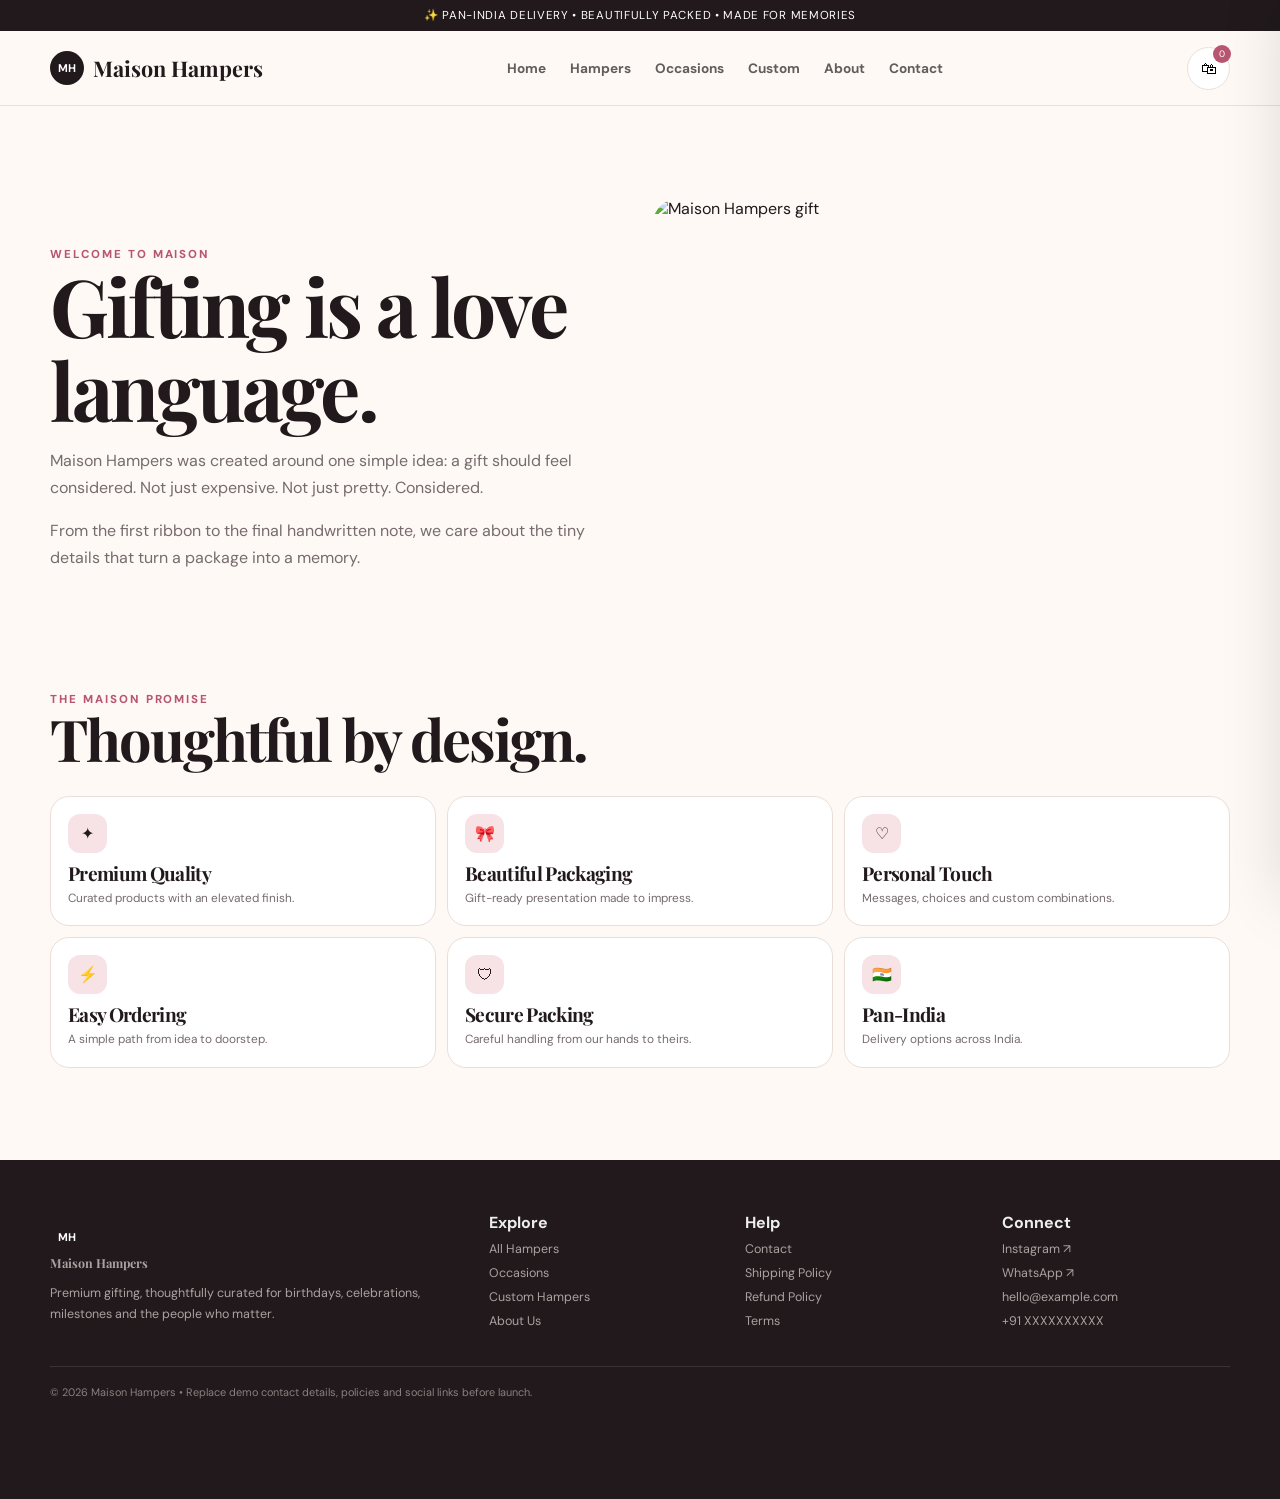
==== about.html @ 0b682fdf "Add files via upload" ====
<!doctype html><html lang="en"><head><meta charset="utf-8"><meta name="viewport" content="width=device-width,initial-scale=1,viewport-fit=cover"><title>Our Story | Maison Hampers</title><meta name="description" content="Premium gift hampers for every special moment."><link rel="stylesheet" href="style.css"></head><body><div class="announcement">✨ PAN-INDIA DELIVERY • BEAUTIFULLY PACKED • MADE FOR MEMORIES</div>
<header class="site-header"><div class="container nav">
<a class="brand" href="index.html"><span class="mark">MH</span> Maison Hampers</a>
<nav class="navlinks"><a href="index.html">Home</a><a href="shop.html">Hampers</a><a href="occasions.html">Occasions</a><a href="custom.html">Custom</a><a href="about.html">About</a><a href="contact.html">Contact</a></nav>
<div class="navright"><button class="cart-btn cart-open" aria-label="Open cart">🛍<span class="cart-count">0</span></button><button class="menu-btn" id="menuBtn" aria-label="Menu" aria-expanded="false"><span></span></button></div></div>
<nav class="mobile-nav" id="mobileNav"><a href="index.html">Home</a><a href="shop.html">Shop Hampers</a><a href="occasions.html">Occasions</a><a href="custom.html">Create Your Hamper</a><a href="about.html">Our Story</a><a href="contact.html">Contact</a></nav></header><main><section><div class="container"><div class="story"><div><span class="eyebrow">Welcome to Maison</span><h1 style="font-size:clamp(2.6rem,7vw,5rem)">Gifting is a love language.</h1><p style="color:var(--muted)">Maison Hampers was created around one simple idea: a gift should feel considered. Not just expensive. Not just pretty. Considered.</p><p style="color:var(--muted)">From the first ribbon to the final handwritten note, we care about the tiny details that turn a package into a memory.</p></div><div class="story-img"><img src="https://images.unsplash.com/photo-1549465220-1a8b9238cd48?auto=format&fit=crop&w=1000&q=84" alt="Maison Hampers gift" loading="lazy"></div></div><div style="margin-top:55px"><div class="section-head"><div><span class="eyebrow">The Maison promise</span><h2>Thoughtful by design.</h2></div></div><div class="benefits"><div class="benefit"><div class="benefit-icon">✦</div><h3>Premium Quality</h3><p>Curated products with an elevated finish.</p></div><div class="benefit"><div class="benefit-icon">🎀</div><h3>Beautiful Packaging</h3><p>Gift-ready presentation made to impress.</p></div><div class="benefit"><div class="benefit-icon">♡</div><h3>Personal Touch</h3><p>Messages, choices and custom combinations.</p></div><div class="benefit"><div class="benefit-icon">⚡</div><h3>Easy Ordering</h3><p>A simple path from idea to doorstep.</p></div><div class="benefit"><div class="benefit-icon">🛡</div><h3>Secure Packing</h3><p>Careful handling from our hands to theirs.</p></div><div class="benefit"><div class="benefit-icon">🇮🇳</div><h3>Pan-India</h3><p>Delivery options across India.</p></div></div></div></div></section></main><footer><div class="container"><div class="footer-grid"><div><a class="brand" href="index.html"><span class="mark">MH</span> Maison Hampers</a><p>Premium gifting, thoughtfully curated for birthdays, celebrations, milestones and the people who matter.</p></div><div><b>Explore</b><a href="shop.html">All Hampers</a><a href="occasions.html">Occasions</a><a href="custom.html">Custom Hampers</a><a href="about.html">About Us</a></div><div><b>Help</b><a href="contact.html">Contact</a><a href="#">Shipping Policy</a><a href="#">Refund Policy</a><a href="#">Terms</a></div><div><b>Connect</b><a href="https://instagram.com/" target="_blank">Instagram ↗</a><a href="https://wa.me/91XXXXXXXXXX" target="_blank">WhatsApp ↗</a><a href="mailto:hello@example.com">hello@example.com</a><a href="tel:+91XXXXXXXXXX">+91 XXXXXXXXXX</a></div></div><div class="footer-bottom">© 2026 Maison Hampers • Replace demo contact details, policies and social links before launch.</div></div></footer>
<div class="sticky"><a class="btn primary" href="shop.html">Shop Hampers →</a><button class="btn rose" id="stickyWA">WhatsApp Us</button></div>
<div class="toast" id="toast"></div>
<div class="overlay" id="overlay"></div>
<aside class="cart-drawer" id="cartDrawer"><div class="cart-head"><h2 style="font-size:1.6rem">Your Gift Cart</h2><button class="close cart-close">×</button></div><div class="cart-items" id="cartItems"></div><div class="cart-foot"><div class="summary-line"><span>Subtotal</span><b id="cartSubtotal">₹0</b></div><div class="summary-line"><span>Delivery</span><span>Confirmed on WhatsApp</span></div><div class="summary-line summary-total"><span>Total</span><span id="cartTotal">₹0</span></div><button class="btn rose" style="width:100%;margin-top:12px" id="whatsappCart">Order on WhatsApp →</button></div></aside>
<div class="modal" id="productModal"><div class="modal-card"><button class="close" id="modalClose" style="float:right">×</button><div class="modal-grid"><div class="modal-img"><img id="modalImg" src="" alt=""></div><div><span class="eyebrow">Gift details</span><h2 id="modalName" style="font-size:2.2rem;margin-top:7px"></h2><p id="modalDesc" style="color:var(--muted)"></p><h3 id="modalPrice" style="font-size:1.5rem"></h3><p style="font-weight:800;margin-bottom:8px">Choose gift packaging</p><div class="option-grid" id="packOptions"></div><p style="font-size:.7rem;color:var(--muted)">Packaging upgrades are added to your cart total.</p><button class="btn primary" style="width:100%;margin-top:10px" id="modalAdd">Add to Cart →</button></div></div></div></div><script src="script.js"></script></body></html>
---- style.css ----
@import url('https://fonts.googleapis.com/css2?family=DM+Sans:wght@400;500;600;700&family=Manrope:wght@500;600;700;800&family=Playfair+Display:wght@500;600;700&display=swap');
:root{--ink:#21191b;--muted:#766b6d;--rose:#b85670;--rose2:#e8a8b6;--cream:#fff9f6;--paper:#fff;--gold:#b38a52;--line:#eadeda;--green:#3e7b5a;--shadow:0 18px 55px rgba(53,28,32,.11);--max:1180px}
*{box-sizing:border-box}html{scroll-behavior:smooth;scroll-padding-top:90px}body{margin:0;background:var(--cream);color:var(--ink);font-family:"DM Sans",sans-serif;overflow-x:hidden}img{max-width:100%;display:block}button,input,select,textarea{font:inherit}a{text-decoration:none;color:inherit}.container{width:min(calc(100% - 32px),var(--max));margin:auto}
h1,h2,h3,.serif{font-family:"Playfair Display",serif;line-height:1.05;margin:0;letter-spacing:-.035em}h1{font-size:clamp(2.7rem,8vw,5.8rem)}h2{font-size:clamp(2rem,5vw,3.6rem)}h3{font-size:1.2rem}p{line-height:1.7}.eyebrow{font-size:.72rem;letter-spacing:.17em;text-transform:uppercase;font-weight:800;color:var(--rose)}
.announcement{background:var(--ink);color:white;text-align:center;padding:8px 12px;font-size:.72rem;letter-spacing:.06em}.nav{height:74px;display:flex;align-items:center;justify-content:space-between;gap:14px}.site-header{position:sticky;top:0;z-index:100;background:rgba(255,249,246,.9);backdrop-filter:blur(18px);border-bottom:1px solid #eadeda}
.brand{font:700 1.35rem "Playfair Display",serif;display:flex;gap:9px;align-items:center}.mark{width:34px;height:34px;background:var(--ink);color:white;border-radius:50%;display:grid;place-items:center;font:700 .7rem "DM Sans"}
.navlinks{display:none;gap:24px;font-size:.85rem;font-weight:700}.navlinks a{opacity:.7}.navlinks a:hover{color:var(--rose);opacity:1}.navright{display:flex;align-items:center;gap:8px}.cart-btn,.menu-btn{width:43px;height:43px;border:1px solid var(--line);background:white;border-radius:50%;display:grid;place-items:center;position:relative;cursor:pointer}.cart-count{position:absolute;right:-2px;top:-3px;background:var(--rose);color:#fff;width:18px;height:18px;border-radius:50%;font-size:.58rem;display:grid;place-items:center}.menu-btn span,.menu-btn span:before,.menu-btn span:after{content:"";display:block;width:17px;height:2px;background:var(--ink);border-radius:5px}.menu-btn span:before{transform:translateY(-6px)}.menu-btn span:after{transform:translateY(4px)}.mobile-nav{display:none;padding:10px 16px 18px;border-top:1px solid var(--line)}.mobile-nav.open{display:grid}.mobile-nav a{padding:13px 4px;border-bottom:1px solid var(--line);font-weight:700}
.btn{min-height:48px;border:0;border-radius:999px;padding:0 20px;display:inline-flex;align-items:center;justify-content:center;gap:8px;font-weight:800;cursor:pointer;transition:.22s}.btn:hover{transform:translateY(-2px)}.primary{background:var(--ink);color:white;box-shadow:0 12px 25px #21191b20}.rose{background:var(--rose);color:white;box-shadow:0 12px 25px #b8567030}.light{background:white;border:1px solid var(--line)}
.hero{padding:42px 0 30px;position:relative;overflow:hidden}.hero:before{content:"";position:absolute;width:430px;height:430px;background:#f5d5db;border-radius:50%;filter:blur(35px);right:-250px;top:-100px;opacity:.65}.hero-grid{display:grid;gap:30px;align-items:center}.hero-copy p{color:var(--muted);max-width:620px;margin:20px 0 26px}.hero-actions{display:flex;gap:9px;flex-wrap:wrap}.hero-img{border-radius:32px;overflow:hidden;aspect-ratio:1/1.05;box-shadow:var(--shadow);position:relative}.hero-img img{width:100%;height:100%;object-fit:cover}.hero-tag{position:absolute;left:14px;bottom:14px;background:#ffffffed;padding:12px 15px;border-radius:16px;box-shadow:0 10px 30px #0002}.hero-tag b{display:block;font:600 1.1rem "Playfair Display"}.hero-tag small{color:var(--muted)}
section{padding:72px 0}.section-head{margin-bottom:28px;display:flex;justify-content:space-between;align-items:end;gap:20px}.section-head p{color:var(--muted);max-width:600px;margin:8px 0 0}
.product-grid{display:grid;grid-template-columns:repeat(2,1fr);gap:13px}.product{background:white;border:1px solid var(--line);border-radius:22px;overflow:hidden;transition:.25s;box-shadow:0 8px 30px #3b202008}.product:hover{transform:translateY(-5px);box-shadow:var(--shadow)}.product-img{aspect-ratio:1/1.02;position:relative;background:#eee}.product-img img{width:100%;height:100%;object-fit:cover}.badge{position:absolute;top:9px;left:9px;background:var(--rose);color:#fff;border-radius:99px;padding:6px 9px;font-size:.62rem;font-weight:800}.product-body{padding:14px}.product-body h3{font-size:1.06rem}.desc{font-size:.74rem;color:var(--muted);margin:6px 0}.price{display:flex;gap:7px;align-items:baseline;margin:10px 0}.price strong{font-size:1.08rem}.price del{font-size:.74rem;color:#a69b9c}.save{font-size:.64rem;color:var(--green);font-weight:800}.product-actions{display:grid;gap:7px}.product-actions .btn{min-height:41px;font-size:.76rem}
.feature-band{background:var(--ink);color:#fff;border-radius:30px;padding:30px 20px;overflow:hidden;position:relative}.feature-band:after{content:"";position:absolute;width:300px;height:300px;border:1px solid #ffffff18;border-radius:50%;right:-100px;top:-110px}.feature-grid{display:grid;gap:28px;position:relative;z-index:1}.feature-band p{color:#c9c0bd}.feature-price{font:700 2.8rem "Playfair Display"}.feature-price del{font:400 1rem "DM Sans";color:#a9a09d}.timer{display:grid;grid-template-columns:repeat(4,1fr);gap:7px;margin:16px 0}.timer div{background:#302929;border:1px solid #4b4141;border-radius:13px;padding:10px;text-align:center}.timer b{display:block}.timer span{font-size:.58rem;color:#bcb1ae}
.occasion-row{display:flex;gap:12px;overflow:auto;margin-inline:-16px;padding:0 16px 10px;scrollbar-width:none}.occasion-row::-webkit-scrollbar{display:none}.occasion{min-width:140px;height:165px;border-radius:20px;overflow:hidden;position:relative;flex-shrink:0}.occasion img{width:100%;height:100%;object-fit:cover}.occasion:after{content:"";position:absolute;inset:0;background:linear-gradient(transparent 30%,#000b)}.occasion span{position:absolute;bottom:12px;left:12px;color:#fff;font-weight:800;z-index:1;font-size:.8rem}
.story{display:grid;gap:24px}.story-img{border-radius:28px;overflow:hidden;aspect-ratio:4/3}.story-img img{width:100%;height:100%;object-fit:cover}.benefits{display:grid;grid-template-columns:repeat(2,1fr);gap:11px}.benefit{background:#fff;border:1px solid var(--line);border-radius:19px;padding:17px}.benefit-icon{width:39px;height:39px;border-radius:12px;background:#f7e3e6;display:grid;place-items:center;margin-bottom:10px}.benefit p{font-size:.74rem;color:var(--muted);margin:5px 0 0}
.reviews{display:flex;gap:12px;overflow:auto;margin-inline:-16px;padding:0 16px 10px;scrollbar-width:none}.review{min-width:285px;background:#fff;border:1px solid var(--line);border-radius:22px;padding:19px}.stars{color:#c28f43;letter-spacing:2px}.review p{font-size:.8rem;color:var(--muted)}.reviewer{display:flex;align-items:center;gap:9px}.avatar{width:38px;height:38px;border-radius:50%;background:#eed9dc;display:grid;place-items:center;font-weight:800}
.form-shell{background:white;border:1px solid var(--line);border-radius:30px;padding:22px;box-shadow:var(--shadow)}.form-grid{display:grid;gap:22px}.form{display:grid;gap:12px}.row{display:grid;gap:12px}.field label{font-size:.72rem;font-weight:800;display:block;margin-bottom:6px}.field input,.field select,.field textarea{width:100%;padding:13px 14px;border:1px solid var(--line);border-radius:13px;background:white;outline:0;min-height:46px}.field textarea{min-height:100px;resize:vertical}.field input:focus,.field select:focus,.field textarea:focus{border-color:var(--rose);box-shadow:0 0 0 3px #b8567012}.error{display:none;color:#b23b4d;font-size:.68rem;margin-top:4px}.summary{background:#fff8f6;border:1px solid var(--line);border-radius:20px;padding:17px}.summary-line{display:flex;justify-content:space-between;gap:12px;padding:9px 0;border-bottom:1px dashed var(--line);font-size:.8rem}.summary-total{font-weight:800;font-size:1.05rem;padding-top:13px}
footer{background:#21191b;color:#eee;padding:52px 0 100px}.footer-grid{display:grid;gap:28px}.footer-grid p,.footer-grid a{color:#aaa2a0;font-size:.78rem}.footer-grid a{display:block;margin:8px 0}.footer-bottom{border-top:1px solid #3b3333;margin-top:28px;padding-top:18px;color:#88817f;font-size:.68rem}
.sticky{position:fixed;z-index:90;bottom:0;left:0;right:0;padding:8px 10px calc(8px + env(safe-area-inset-bottom));background:#fffefdf5;backdrop-filter:blur(14px);border-top:1px solid var(--line);display:grid;grid-template-columns:1.2fr 1fr;gap:7px}.sticky .btn{min-height:44px;font-size:.74rem}.toast{position:fixed;z-index:200;left:50%;bottom:82px;transform:translate(-50%,20px);background:var(--ink);color:#fff;border-radius:99px;padding:11px 16px;font-size:.73rem;opacity:0;pointer-events:none;transition:.25s;white-space:nowrap}.toast.show{opacity:1;transform:translate(-50%,0)}
.cart-drawer{position:fixed;z-index:150;right:0;top:0;height:100dvh;width:min(430px,100%);background:#fff;box-shadow:-20px 0 60px #0002;transform:translateX(105%);transition:.3s;display:flex;flex-direction:column}.cart-drawer.open{transform:none}.cart-head{padding:18px;border-bottom:1px solid var(--line);display:flex;justify-content:space-between;align-items:center}.close{border:1px solid var(--line);background:white;border-radius:50%;width:38px;height:38px;cursor:pointer}.cart-items{padding:15px;overflow:auto;flex:1}.cart-item{display:grid;grid-template-columns:70px 1fr auto;gap:11px;padding:12px 0;border-bottom:1px solid var(--line);align-items:center}.cart-item img{width:70px;height:75px;object-fit:cover;border-radius:13px}.cart-item h3{font-size:.9rem}.cart-item small{color:var(--muted)}.qty{display:flex;gap:5px;align-items:center;margin-top:6px}.qty button{width:26px;height:26px;border:1px solid var(--line);background:white;border-radius:8px}.cart-foot{padding:16px;border-top:1px solid var(--line)}.cart-empty{text-align:center;color:var(--muted);padding:50px 10px}.overlay{position:fixed;inset:0;background:#0006;z-index:140;opacity:0;pointer-events:none;transition:.3s}.overlay.show{opacity:1;pointer-events:auto}
.modal{position:fixed;z-index:170;inset:0;background:#0007;display:none;place-items:center;padding:16px}.modal.show{display:grid}.modal-card{background:white;border-radius:28px;max-width:650px;width:100%;max-height:90dvh;overflow:auto;padding:20px}.modal-grid{display:grid;gap:18px}.modal-img{border-radius:20px;aspect-ratio:1/1;overflow:hidden}.modal-img img{width:100%;height:100%;object-fit:cover}.option-grid{display:flex;flex-wrap:wrap;gap:8px}.option{border:1px solid var(--line);background:white;padding:9px 12px;border-radius:999px;cursor:pointer;font-size:.75rem}.option.selected{background:var(--ink);color:white;border-color:var(--ink)}
.reveal{opacity:0;transform:translateY(22px);transition:.7s ease}.reveal.visible{opacity:1;transform:none}
@media(min-width:700px){.container{width:min(calc(100% - 48px),var(--max))}.hero{padding:75px 0}.hero-grid{grid-template-columns:1fr 1fr;gap:70px}.product-grid{grid-template-columns:repeat(3,1fr);gap:18px}.feature-band{padding:40px}.feature-grid{grid-template-columns:1.2fr .8fr;align-items:center}.benefits{grid-template-columns:repeat(3,1fr)}.story{grid-template-columns:1fr 1fr;align-items:center}.form-shell{padding:36px}.form-grid{grid-template-columns:.8fr 1.2fr}.row{grid-template-columns:1fr 1fr}.footer-grid{grid-template-columns:1.6fr 1fr 1fr 1fr}.sticky{display:none}}
@media(min-width:1024px){.navlinks{display:flex}.menu-btn{display:none}.hero{min-height:650px;display:grid;align-items:center}.hero-img{aspect-ratio:1}.product-grid{grid-template-columns:repeat(4,1fr)}.occasion{min-width:160px;height:185px}section{padding:92px 0}.footer-grid{grid-template-columns:1.8fr 1fr 1fr 1fr}.modal-grid{grid-template-columns:1fr 1fr;align-items:center}}
@media(max-width:360px){.container{width:calc(100% - 24px)}h1{font-size:2.35rem}.hero-actions .btn{width:100%}.product-grid{gap:8px}.product-body{padding:10px}.product-body h3{font-size:.95rem}.desc{font-size:.68rem}.product-actions .btn{font-size:.67rem;padding-inline:7px}}
@media(prefers-reduced-motion:reduce){*,*:before,*:after{animation:none!important;transition:none!important;scroll-behavior:auto!important}}
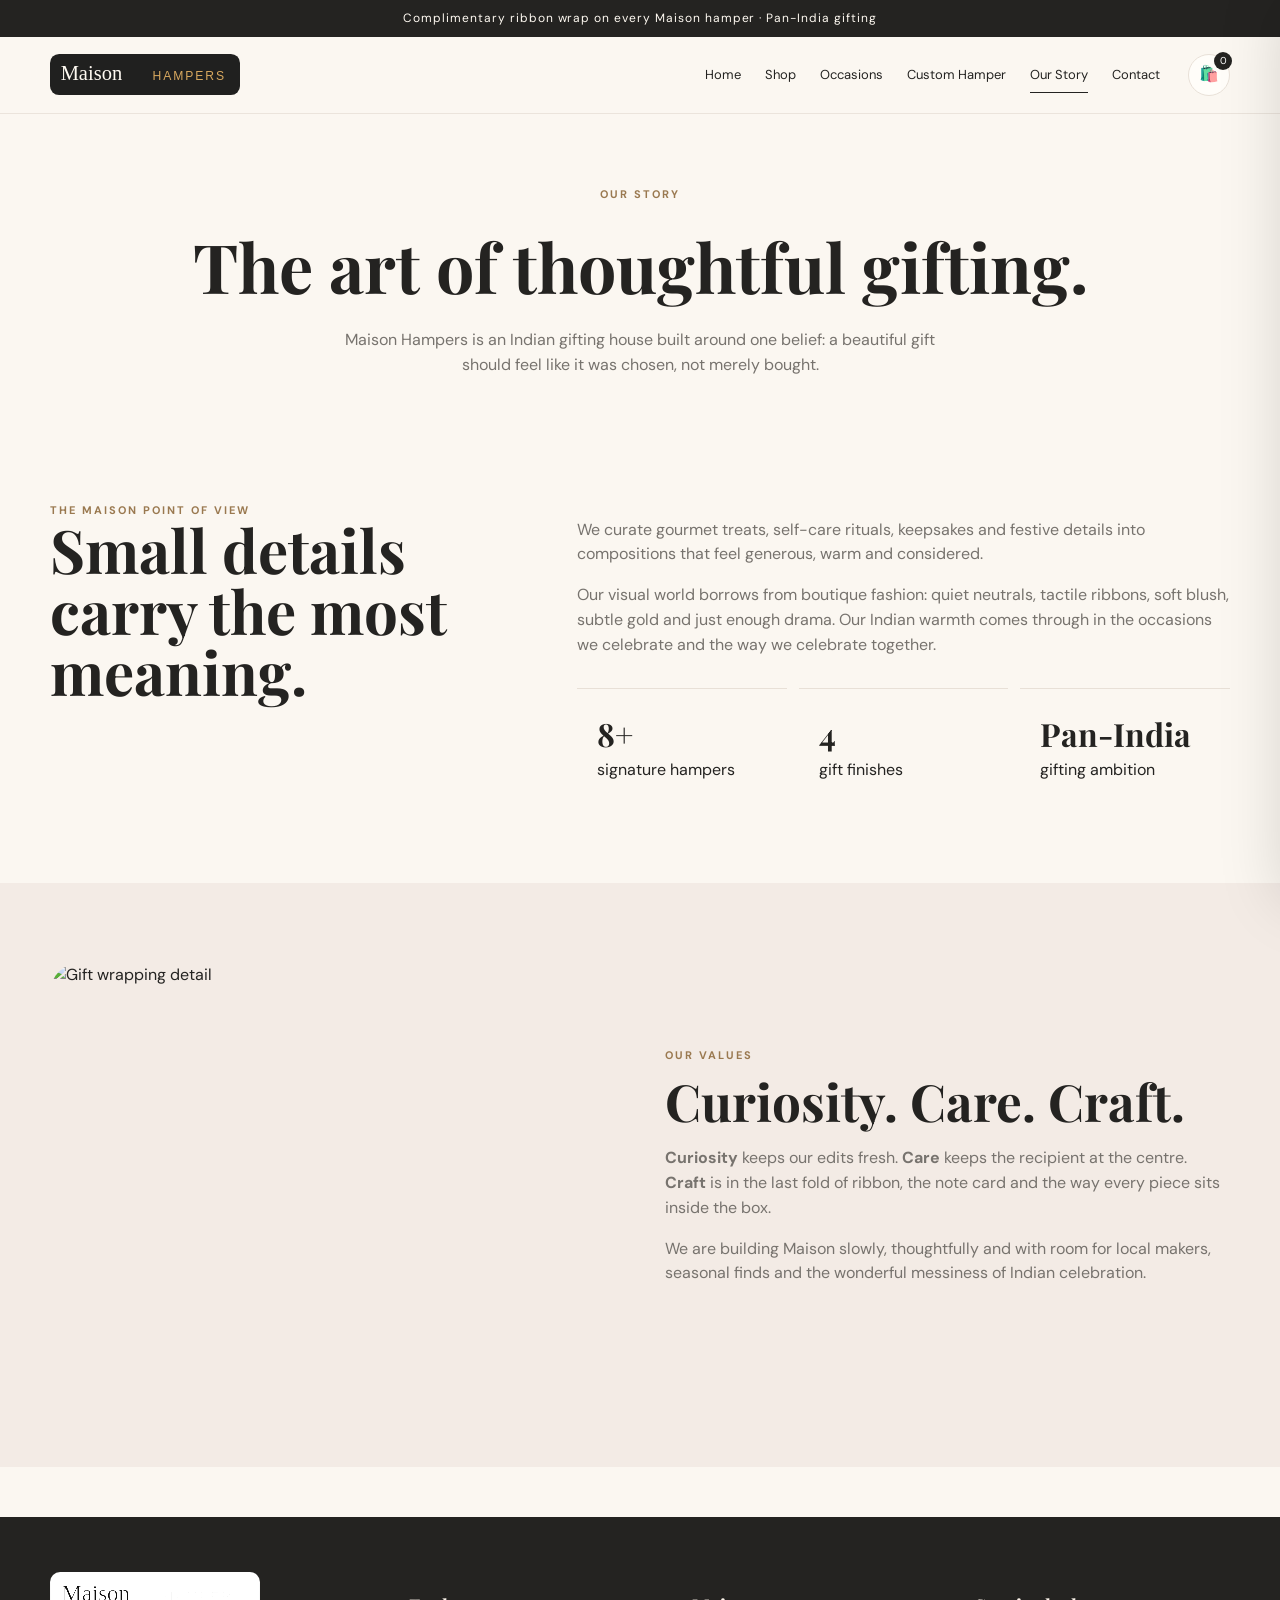
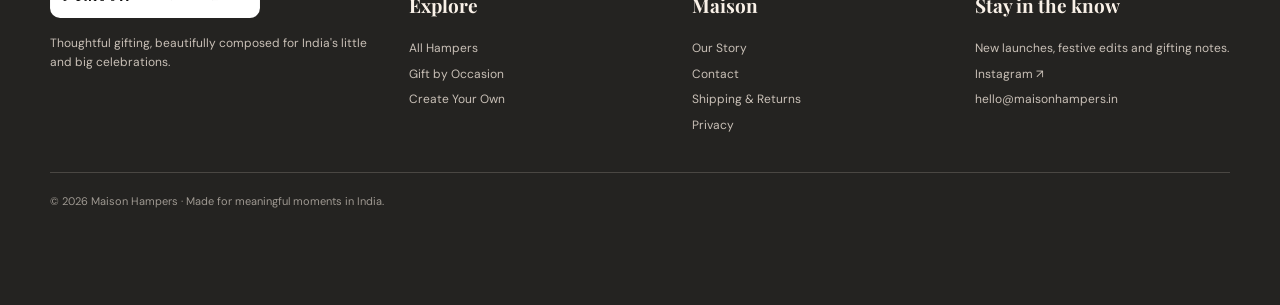
==== commit 7c5ab86b: "Add files via upload" ====
--- a/about.html
+++ b/about.html
@@ -1,11 +1,3 @@
-<!doctype html><html lang="en"><head><meta charset="utf-8"><meta name="viewport" content="width=device-width,initial-scale=1,viewport-fit=cover"><title>Our Story | Maison Hampers</title><meta name="description" content="Premium gift hampers for every special moment."><link rel="stylesheet" href="style.css"></head><body><div class="announcement">✨ PAN-INDIA DELIVERY • BEAUTIFULLY PACKED • MADE FOR MEMORIES</div>
-<header class="site-header"><div class="container nav">
-<a class="brand" href="index.html"><span class="mark">MH</span> Maison Hampers</a>
-<nav class="navlinks"><a href="index.html">Home</a><a href="shop.html">Hampers</a><a href="occasions.html">Occasions</a><a href="custom.html">Custom</a><a href="about.html">About</a><a href="contact.html">Contact</a></nav>
-<div class="navright"><button class="cart-btn cart-open" aria-label="Open cart">🛍<span class="cart-count">0</span></button><button class="menu-btn" id="menuBtn" aria-label="Menu" aria-expanded="false"><span></span></button></div></div>
-<nav class="mobile-nav" id="mobileNav"><a href="index.html">Home</a><a href="shop.html">Shop Hampers</a><a href="occasions.html">Occasions</a><a href="custom.html">Create Your Hamper</a><a href="about.html">Our Story</a><a href="contact.html">Contact</a></nav></header><main><section><div class="container"><div class="story"><div><span class="eyebrow">Welcome to Maison</span><h1 style="font-size:clamp(2.6rem,7vw,5rem)">Gifting is a love language.</h1><p style="color:var(--muted)">Maison Hampers was created around one simple idea: a gift should feel considered. Not just expensive. Not just pretty. Considered.</p><p style="color:var(--muted)">From the first ribbon to the final handwritten note, we care about the tiny details that turn a package into a memory.</p></div><div class="story-img"><img src="https://images.unsplash.com/photo-1549465220-1a8b9238cd48?auto=format&fit=crop&w=1000&q=84" alt="Maison Hampers gift" loading="lazy"></div></div><div style="margin-top:55px"><div class="section-head"><div><span class="eyebrow">The Maison promise</span><h2>Thoughtful by design.</h2></div></div><div class="benefits"><div class="benefit"><div class="benefit-icon">✦</div><h3>Premium Quality</h3><p>Curated products with an elevated finish.</p></div><div class="benefit"><div class="benefit-icon">🎀</div><h3>Beautiful Packaging</h3><p>Gift-ready presentation made to impress.</p></div><div class="benefit"><div class="benefit-icon">♡</div><h3>Personal Touch</h3><p>Messages, choices and custom combinations.</p></div><div class="benefit"><div class="benefit-icon">⚡</div><h3>Easy Ordering</h3><p>A simple path from idea to doorstep.</p></div><div class="benefit"><div class="benefit-icon">🛡</div><h3>Secure Packing</h3><p>Careful handling from our hands to theirs.</p></div><div class="benefit"><div class="benefit-icon">🇮🇳</div><h3>Pan-India</h3><p>Delivery options across India.</p></div></div></div></div></section></main><footer><div class="container"><div class="footer-grid"><div><a class="brand" href="index.html"><span class="mark">MH</span> Maison Hampers</a><p>Premium gifting, thoughtfully curated for birthdays, celebrations, milestones and the people who matter.</p></div><div><b>Explore</b><a href="shop.html">All Hampers</a><a href="occasions.html">Occasions</a><a href="custom.html">Custom Hampers</a><a href="about.html">About Us</a></div><div><b>Help</b><a href="contact.html">Contact</a><a href="#">Shipping Policy</a><a href="#">Refund Policy</a><a href="#">Terms</a></div><div><b>Connect</b><a href="https://instagram.com/" target="_blank">Instagram ↗</a><a href="https://wa.me/91XXXXXXXXXX" target="_blank">WhatsApp ↗</a><a href="mailto:hello@example.com">hello@example.com</a><a href="tel:+91XXXXXXXXXX">+91 XXXXXXXXXX</a></div></div><div class="footer-bottom">© 2026 Maison Hampers • Replace demo contact details, policies and social links before launch.</div></div></footer>
-<div class="sticky"><a class="btn primary" href="shop.html">Shop Hampers →</a><button class="btn rose" id="stickyWA">WhatsApp Us</button></div>
-<div class="toast" id="toast"></div>
-<div class="overlay" id="overlay"></div>
-<aside class="cart-drawer" id="cartDrawer"><div class="cart-head"><h2 style="font-size:1.6rem">Your Gift Cart</h2><button class="close cart-close">×</button></div><div class="cart-items" id="cartItems"></div><div class="cart-foot"><div class="summary-line"><span>Subtotal</span><b id="cartSubtotal">₹0</b></div><div class="summary-line"><span>Delivery</span><span>Confirmed on WhatsApp</span></div><div class="summary-line summary-total"><span>Total</span><span id="cartTotal">₹0</span></div><button class="btn rose" style="width:100%;margin-top:12px" id="whatsappCart">Order on WhatsApp →</button></div></aside>
-<div class="modal" id="productModal"><div class="modal-card"><button class="close" id="modalClose" style="float:right">×</button><div class="modal-grid"><div class="modal-img"><img id="modalImg" src="" alt=""></div><div><span class="eyebrow">Gift details</span><h2 id="modalName" style="font-size:2.2rem;margin-top:7px"></h2><p id="modalDesc" style="color:var(--muted)"></p><h3 id="modalPrice" style="font-size:1.5rem"></h3><p style="font-weight:800;margin-bottom:8px">Choose gift packaging</p><div class="option-grid" id="packOptions"></div><p style="font-size:.7rem;color:var(--muted)">Packaging upgrades are added to your cart total.</p><button class="btn primary" style="width:100%;margin-top:10px" id="modalAdd">Add to Cart →</button></div></div></div></div><script src="script.js"></script></body></html>+<!doctype html><html lang="en"><head><meta charset="utf-8"><meta name="viewport" content="width=device-width,initial-scale=1,viewport-fit=cover"><title>Our Story — Maison Hampers</title><meta name="description" content="Discover the story, values and point of view behind Maison Hampers."><meta property="og:title" content="Our Story — Maison Hampers"><meta property="og:description" content="Discover the story, values and point of view behind Maison Hampers."><meta property="og:type" content="website"><meta property="og:url" content="https://inmeenax.github.io/trash-cart/"><link rel="icon" href="assets/favicon.svg"><link rel="preconnect" href="https://fonts.googleapis.com"><link rel="preconnect" href="https://fonts.gstatic.com" crossorigin><link href="https://fonts.googleapis.com/css2?family=DM+Sans:wght@400;500;600;700&family=Playfair+Display:wght@500;600;700&display=swap" rel="stylesheet"><link rel="stylesheet" href="style.css"></head><body><div class="announcement">Complimentary ribbon wrap on every Maison hamper · Pan-India gifting</div><header class="site-header"><nav class="nav container"><a class="logo" href="index.html"><img src="assets/logo.svg" alt="Maison Hampers logo" width="190" height="42"></a><div class="nav-links" id="navLinks">
+<a class="" href="index.html">Home</a><a class="" href="shop.html">Shop</a><a class="" href="occasions.html">Occasions</a><a class="" href="custom.html">Custom Hamper</a><a class="active" href="about.html">Our Story</a><a class="" href="contact.html">Contact</a></div>
+<div class="nav-actions"><button class="menu-btn" id="menuBtn" aria-label="Open menu">☰</button><button class="icon-btn" id="cartBtn" aria-label="Open cart">🛍️<span class="cart-count" id="cartCount">0</span></button></div></nav></header><main><section class="page-hero"><div class="container"><div class="eyebrow">Our story</div><h1>The art of thoughtful gifting.</h1><p>Maison Hampers is an Indian gifting house built around one belief: a beautiful gift should feel like it was chosen, not merely bought.</p></div></section><section class="section"><div class="container about-editorial"><div><div class="eyebrow">The Maison point of view</div><h2>Small details carry the most meaning.</h2></div><div><p>We curate gourmet treats, self-care rituals, keepsakes and festive details into compositions that feel generous, warm and considered.</p><p>Our visual world borrows from boutique fashion: quiet neutrals, tactile ribbons, soft blush, subtle gold and just enough drama. Our Indian warmth comes through in the occasions we celebrate and the way we celebrate together.</p><div class="stat-grid"><div class="stat"><strong>8+</strong><span>signature hampers</span></div><div class="stat"><strong>4</strong><span>gift finishes</span></div><div class="stat"><strong>Pan-India</strong><span>gifting ambition</span></div></div></div></div></section><section class="section section-soft"><div class="container story-grid"><div class="story-photo"><img src="https://images.unsplash.com/photo-1549465220-1a8b9238cd48?auto=format&fit=crop&w=1000&q=85" alt="Gift wrapping detail" width="1000" height="750" loading="lazy"></div><div class="story-copy"><div class="eyebrow">Our values</div><h2>Curiosity. Care. Craft.</h2><p><strong>Curiosity</strong> keeps our edits fresh. <strong>Care</strong> keeps the recipient at the centre. <strong>Craft</strong> is in the last fold of ribbon, the note card and the way every piece sits inside the box.</p><p>We are building Maison slowly, thoughtfully and with room for local makers, seasonal finds and the wonderful messiness of Indian celebration.</p></div></div></section></main><footer class="footer"><div class="container footer-grid"><div><img src="assets/logo.svg" alt="Maison Hampers" style="width:210px;filter:invert(1) grayscale(1) brightness(3)"><p style="margin-top:16px">Thoughtful gifting, beautifully composed for India's little and big celebrations.</p></div><div><h3>Explore</h3><a href="shop.html">All Hampers</a><a href="occasions.html">Gift by Occasion</a><a href="custom.html">Create Your Own</a></div><div><h3>Maison</h3><a href="about.html">Our Story</a><a href="contact.html">Contact</a><a href="#">Shipping & Returns</a><a href="#">Privacy</a></div><div><h3>Stay in the know</h3><p>New launches, festive edits and gifting notes.</p><a href="https://instagram.com/" target="_blank" rel="noopener">Instagram ↗</a><a href="mailto:hello@maisonhampers.in">hello@maisonhampers.in</a></div></div><div class="container footer-bottom">© 2026 Maison Hampers · Made for meaningful moments in India.</div></footer><div class="drawer-backdrop" id="drawerBackdrop"></div><aside class="cart-drawer" id="cartDrawer" aria-label="Shopping cart"><div class="drawer-head"><h2>Your Bag</h2><button class="close-btn" id="closeCart">×</button></div><div class="cart-items" id="cartItems"></div><div class="drawer-foot"><div class="drawer-total"><span>Total</span><span id="cartTotal">₹0</span></div><button class="btn btn-gold" id="gatewayBtn">Pay securely via Gateway</button><button class="btn btn-light" id="waBtn">Order on WhatsApp</button></div></aside><div class="modal-backdrop" id="modalBackdrop"></div><div class="modal" id="productModal"><button class="close-btn" id="closeModal" style="position:absolute;right:14px;top:10px;z-index:2">×</button><div id="modalContent"></div></div><div class="toast" id="toast"></div><div class="sticky-mobile"><a class="btn btn-dark" href="shop.html">Shop Hampers</a><button class="btn btn-gold" onclick="orderWhatsApp()">WhatsApp Us</button></div><script src="script.js"></script></body></html>
--- a/style.css
+++ b/style.css
@@ -1,26 +1,7 @@
 
-@import url('https://fonts.googleapis.com/css2?family=DM+Sans:wght@400;500;600;700&family=Manrope:wght@500;600;700;800&family=Playfair+Display:wght@500;600;700&display=swap');
-:root{--ink:#21191b;--muted:#766b6d;--rose:#b85670;--rose2:#e8a8b6;--cream:#fff9f6;--paper:#fff;--gold:#b38a52;--line:#eadeda;--green:#3e7b5a;--shadow:0 18px 55px rgba(53,28,32,.11);--max:1180px}
-*{box-sizing:border-box}html{scroll-behavior:smooth;scroll-padding-top:90px}body{margin:0;background:var(--cream);color:var(--ink);font-family:"DM Sans",sans-serif;overflow-x:hidden}img{max-width:100%;display:block}button,input,select,textarea{font:inherit}a{text-decoration:none;color:inherit}.container{width:min(calc(100% - 32px),var(--max));margin:auto}
-h1,h2,h3,.serif{font-family:"Playfair Display",serif;line-height:1.05;margin:0;letter-spacing:-.035em}h1{font-size:clamp(2.7rem,8vw,5.8rem)}h2{font-size:clamp(2rem,5vw,3.6rem)}h3{font-size:1.2rem}p{line-height:1.7}.eyebrow{font-size:.72rem;letter-spacing:.17em;text-transform:uppercase;font-weight:800;color:var(--rose)}
-.announcement{background:var(--ink);color:white;text-align:center;padding:8px 12px;font-size:.72rem;letter-spacing:.06em}.nav{height:74px;display:flex;align-items:center;justify-content:space-between;gap:14px}.site-header{position:sticky;top:0;z-index:100;background:rgba(255,249,246,.9);backdrop-filter:blur(18px);border-bottom:1px solid #eadeda}
-.brand{font:700 1.35rem "Playfair Display",serif;display:flex;gap:9px;align-items:center}.mark{width:34px;height:34px;background:var(--ink);color:white;border-radius:50%;display:grid;place-items:center;font:700 .7rem "DM Sans"}
-.navlinks{display:none;gap:24px;font-size:.85rem;font-weight:700}.navlinks a{opacity:.7}.navlinks a:hover{color:var(--rose);opacity:1}.navright{display:flex;align-items:center;gap:8px}.cart-btn,.menu-btn{width:43px;height:43px;border:1px solid var(--line);background:white;border-radius:50%;display:grid;place-items:center;position:relative;cursor:pointer}.cart-count{position:absolute;right:-2px;top:-3px;background:var(--rose);color:#fff;width:18px;height:18px;border-radius:50%;font-size:.58rem;display:grid;place-items:center}.menu-btn span,.menu-btn span:before,.menu-btn span:after{content:"";display:block;width:17px;height:2px;background:var(--ink);border-radius:5px}.menu-btn span:before{transform:translateY(-6px)}.menu-btn span:after{transform:translateY(4px)}.mobile-nav{display:none;padding:10px 16px 18px;border-top:1px solid var(--line)}.mobile-nav.open{display:grid}.mobile-nav a{padding:13px 4px;border-bottom:1px solid var(--line);font-weight:700}
-.btn{min-height:48px;border:0;border-radius:999px;padding:0 20px;display:inline-flex;align-items:center;justify-content:center;gap:8px;font-weight:800;cursor:pointer;transition:.22s}.btn:hover{transform:translateY(-2px)}.primary{background:var(--ink);color:white;box-shadow:0 12px 25px #21191b20}.rose{background:var(--rose);color:white;box-shadow:0 12px 25px #b8567030}.light{background:white;border:1px solid var(--line)}
-.hero{padding:42px 0 30px;position:relative;overflow:hidden}.hero:before{content:"";position:absolute;width:430px;height:430px;background:#f5d5db;border-radius:50%;filter:blur(35px);right:-250px;top:-100px;opacity:.65}.hero-grid{display:grid;gap:30px;align-items:center}.hero-copy p{color:var(--muted);max-width:620px;margin:20px 0 26px}.hero-actions{display:flex;gap:9px;flex-wrap:wrap}.hero-img{border-radius:32px;overflow:hidden;aspect-ratio:1/1.05;box-shadow:var(--shadow);position:relative}.hero-img img{width:100%;height:100%;object-fit:cover}.hero-tag{position:absolute;left:14px;bottom:14px;background:#ffffffed;padding:12px 15px;border-radius:16px;box-shadow:0 10px 30px #0002}.hero-tag b{display:block;font:600 1.1rem "Playfair Display"}.hero-tag small{color:var(--muted)}
-section{padding:72px 0}.section-head{margin-bottom:28px;display:flex;justify-content:space-between;align-items:end;gap:20px}.section-head p{color:var(--muted);max-width:600px;margin:8px 0 0}
-.product-grid{display:grid;grid-template-columns:repeat(2,1fr);gap:13px}.product{background:white;border:1px solid var(--line);border-radius:22px;overflow:hidden;transition:.25s;box-shadow:0 8px 30px #3b202008}.product:hover{transform:translateY(-5px);box-shadow:var(--shadow)}.product-img{aspect-ratio:1/1.02;position:relative;background:#eee}.product-img img{width:100%;height:100%;object-fit:cover}.badge{position:absolute;top:9px;left:9px;background:var(--rose);color:#fff;border-radius:99px;padding:6px 9px;font-size:.62rem;font-weight:800}.product-body{padding:14px}.product-body h3{font-size:1.06rem}.desc{font-size:.74rem;color:var(--muted);margin:6px 0}.price{display:flex;gap:7px;align-items:baseline;margin:10px 0}.price strong{font-size:1.08rem}.price del{font-size:.74rem;color:#a69b9c}.save{font-size:.64rem;color:var(--green);font-weight:800}.product-actions{display:grid;gap:7px}.product-actions .btn{min-height:41px;font-size:.76rem}
-.feature-band{background:var(--ink);color:#fff;border-radius:30px;padding:30px 20px;overflow:hidden;position:relative}.feature-band:after{content:"";position:absolute;width:300px;height:300px;border:1px solid #ffffff18;border-radius:50%;right:-100px;top:-110px}.feature-grid{display:grid;gap:28px;position:relative;z-index:1}.feature-band p{color:#c9c0bd}.feature-price{font:700 2.8rem "Playfair Display"}.feature-price del{font:400 1rem "DM Sans";color:#a9a09d}.timer{display:grid;grid-template-columns:repeat(4,1fr);gap:7px;margin:16px 0}.timer div{background:#302929;border:1px solid #4b4141;border-radius:13px;padding:10px;text-align:center}.timer b{display:block}.timer span{font-size:.58rem;color:#bcb1ae}
-.occasion-row{display:flex;gap:12px;overflow:auto;margin-inline:-16px;padding:0 16px 10px;scrollbar-width:none}.occasion-row::-webkit-scrollbar{display:none}.occasion{min-width:140px;height:165px;border-radius:20px;overflow:hidden;position:relative;flex-shrink:0}.occasion img{width:100%;height:100%;object-fit:cover}.occasion:after{content:"";position:absolute;inset:0;background:linear-gradient(transparent 30%,#000b)}.occasion span{position:absolute;bottom:12px;left:12px;color:#fff;font-weight:800;z-index:1;font-size:.8rem}
-.story{display:grid;gap:24px}.story-img{border-radius:28px;overflow:hidden;aspect-ratio:4/3}.story-img img{width:100%;height:100%;object-fit:cover}.benefits{display:grid;grid-template-columns:repeat(2,1fr);gap:11px}.benefit{background:#fff;border:1px solid var(--line);border-radius:19px;padding:17px}.benefit-icon{width:39px;height:39px;border-radius:12px;background:#f7e3e6;display:grid;place-items:center;margin-bottom:10px}.benefit p{font-size:.74rem;color:var(--muted);margin:5px 0 0}
-.reviews{display:flex;gap:12px;overflow:auto;margin-inline:-16px;padding:0 16px 10px;scrollbar-width:none}.review{min-width:285px;background:#fff;border:1px solid var(--line);border-radius:22px;padding:19px}.stars{color:#c28f43;letter-spacing:2px}.review p{font-size:.8rem;color:var(--muted)}.reviewer{display:flex;align-items:center;gap:9px}.avatar{width:38px;height:38px;border-radius:50%;background:#eed9dc;display:grid;place-items:center;font-weight:800}
-.form-shell{background:white;border:1px solid var(--line);border-radius:30px;padding:22px;box-shadow:var(--shadow)}.form-grid{display:grid;gap:22px}.form{display:grid;gap:12px}.row{display:grid;gap:12px}.field label{font-size:.72rem;font-weight:800;display:block;margin-bottom:6px}.field input,.field select,.field textarea{width:100%;padding:13px 14px;border:1px solid var(--line);border-radius:13px;background:white;outline:0;min-height:46px}.field textarea{min-height:100px;resize:vertical}.field input:focus,.field select:focus,.field textarea:focus{border-color:var(--rose);box-shadow:0 0 0 3px #b8567012}.error{display:none;color:#b23b4d;font-size:.68rem;margin-top:4px}.summary{background:#fff8f6;border:1px solid var(--line);border-radius:20px;padding:17px}.summary-line{display:flex;justify-content:space-between;gap:12px;padding:9px 0;border-bottom:1px dashed var(--line);font-size:.8rem}.summary-total{font-weight:800;font-size:1.05rem;padding-top:13px}
-footer{background:#21191b;color:#eee;padding:52px 0 100px}.footer-grid{display:grid;gap:28px}.footer-grid p,.footer-grid a{color:#aaa2a0;font-size:.78rem}.footer-grid a{display:block;margin:8px 0}.footer-bottom{border-top:1px solid #3b3333;margin-top:28px;padding-top:18px;color:#88817f;font-size:.68rem}
-.sticky{position:fixed;z-index:90;bottom:0;left:0;right:0;padding:8px 10px calc(8px + env(safe-area-inset-bottom));background:#fffefdf5;backdrop-filter:blur(14px);border-top:1px solid var(--line);display:grid;grid-template-columns:1.2fr 1fr;gap:7px}.sticky .btn{min-height:44px;font-size:.74rem}.toast{position:fixed;z-index:200;left:50%;bottom:82px;transform:translate(-50%,20px);background:var(--ink);color:#fff;border-radius:99px;padding:11px 16px;font-size:.73rem;opacity:0;pointer-events:none;transition:.25s;white-space:nowrap}.toast.show{opacity:1;transform:translate(-50%,0)}
-.cart-drawer{position:fixed;z-index:150;right:0;top:0;height:100dvh;width:min(430px,100%);background:#fff;box-shadow:-20px 0 60px #0002;transform:translateX(105%);transition:.3s;display:flex;flex-direction:column}.cart-drawer.open{transform:none}.cart-head{padding:18px;border-bottom:1px solid var(--line);display:flex;justify-content:space-between;align-items:center}.close{border:1px solid var(--line);background:white;border-radius:50%;width:38px;height:38px;cursor:pointer}.cart-items{padding:15px;overflow:auto;flex:1}.cart-item{display:grid;grid-template-columns:70px 1fr auto;gap:11px;padding:12px 0;border-bottom:1px solid var(--line);align-items:center}.cart-item img{width:70px;height:75px;object-fit:cover;border-radius:13px}.cart-item h3{font-size:.9rem}.cart-item small{color:var(--muted)}.qty{display:flex;gap:5px;align-items:center;margin-top:6px}.qty button{width:26px;height:26px;border:1px solid var(--line);background:white;border-radius:8px}.cart-foot{padding:16px;border-top:1px solid var(--line)}.cart-empty{text-align:center;color:var(--muted);padding:50px 10px}.overlay{position:fixed;inset:0;background:#0006;z-index:140;opacity:0;pointer-events:none;transition:.3s}.overlay.show{opacity:1;pointer-events:auto}
-.modal{position:fixed;z-index:170;inset:0;background:#0007;display:none;place-items:center;padding:16px}.modal.show{display:grid}.modal-card{background:white;border-radius:28px;max-width:650px;width:100%;max-height:90dvh;overflow:auto;padding:20px}.modal-grid{display:grid;gap:18px}.modal-img{border-radius:20px;aspect-ratio:1/1;overflow:hidden}.modal-img img{width:100%;height:100%;object-fit:cover}.option-grid{display:flex;flex-wrap:wrap;gap:8px}.option{border:1px solid var(--line);background:white;padding:9px 12px;border-radius:999px;cursor:pointer;font-size:.75rem}.option.selected{background:var(--ink);color:white;border-color:var(--ink)}
-.reveal{opacity:0;transform:translateY(22px);transition:.7s ease}.reveal.visible{opacity:1;transform:none}
-@media(min-width:700px){.container{width:min(calc(100% - 48px),var(--max))}.hero{padding:75px 0}.hero-grid{grid-template-columns:1fr 1fr;gap:70px}.product-grid{grid-template-columns:repeat(3,1fr);gap:18px}.feature-band{padding:40px}.feature-grid{grid-template-columns:1.2fr .8fr;align-items:center}.benefits{grid-template-columns:repeat(3,1fr)}.story{grid-template-columns:1fr 1fr;align-items:center}.form-shell{padding:36px}.form-grid{grid-template-columns:.8fr 1.2fr}.row{grid-template-columns:1fr 1fr}.footer-grid{grid-template-columns:1.6fr 1fr 1fr 1fr}.sticky{display:none}}
-@media(min-width:1024px){.navlinks{display:flex}.menu-btn{display:none}.hero{min-height:650px;display:grid;align-items:center}.hero-img{aspect-ratio:1}.product-grid{grid-template-columns:repeat(4,1fr)}.occasion{min-width:160px;height:185px}section{padding:92px 0}.footer-grid{grid-template-columns:1.8fr 1fr 1fr 1fr}.modal-grid{grid-template-columns:1fr 1fr;align-items:center}}
-@media(max-width:360px){.container{width:calc(100% - 24px)}h1{font-size:2.35rem}.hero-actions .btn{width:100%}.product-grid{gap:8px}.product-body{padding:10px}.product-body h3{font-size:.95rem}.desc{font-size:.68rem}.product-actions .btn{font-size:.67rem;padding-inline:7px}}
-@media(prefers-reduced-motion:reduce){*,*:before,*:after{animation:none!important;transition:none!important;scroll-behavior:auto!important}}
+:root{--cream:#fbf7f1;--paper:#fffdf9;--rose:#ead1ce;--rose2:#f5e5e1;--charcoal:#242321;--muted:#77736e;--gold:#c69b57;--line:#e8e0d7;--shadow:0 20px 60px rgba(48,39,32,.10)}
+*{box-sizing:border-box}html{scroll-behavior:smooth}body{margin:0;background:var(--cream);color:var(--charcoal);font-family:"DM Sans",system-ui,-apple-system,BlinkMacSystemFont,"Segoe UI",sans-serif;line-height:1.55;overflow-x:hidden}body.no-scroll{overflow:hidden}img{display:block;max-width:100%}a{color:inherit;text-decoration:none}button,input,select,textarea{font:inherit}button{cursor:pointer}.container{width:min(1180px,calc(100% - 32px));margin:auto}.serif,h1,h2,h3,.brand-name{font-family:"Playfair Display",Georgia,serif}.announcement{background:#242321;color:#fffaf2;text-align:center;padding:9px 16px;font-size:12px;letter-spacing:.08em}.site-header{position:sticky;top:0;z-index:50;background:rgba(251,247,241,.86);backdrop-filter:blur(18px);border-bottom:1px solid rgba(232,224,215,.8)}.nav{height:76px;display:flex;align-items:center;gap:28px}.logo{display:flex;align-items:center;gap:10px;margin-right:auto}.logo img{width:190px;height:auto}.nav-links{display:flex;align-items:center;gap:24px;font-size:13px}.nav-links a{position:relative;padding:8px 0}.nav-links a:after{content:"";position:absolute;left:0;bottom:0;width:0;height:1px;background:var(--charcoal);transition:.25s}.nav-links a:hover:after,.nav-links a.active:after{width:100%}.nav-actions{display:flex;gap:10px;align-items:center}.icon-btn,.menu-btn{width:42px;height:42px;border:1px solid var(--line);background:var(--paper);border-radius:50%;display:grid;place-items:center;position:relative}.cart-count{position:absolute;right:-3px;top:-3px;width:18px;height:18px;background:var(--charcoal);color:white;border-radius:50%;font-size:10px;display:grid;place-items:center}.menu-btn{display:none}.btn{display:inline-flex;align-items:center;justify-content:center;gap:8px;min-height:48px;padding:0 22px;border-radius:999px;border:1px solid var(--charcoal);transition:.25s;font-weight:600;font-size:13px}.btn-dark{background:var(--charcoal);color:#fff}.btn-light{background:transparent;color:var(--charcoal)}.btn-gold{background:var(--gold);border-color:var(--gold);color:white}.btn:hover{transform:translateY(-2px);box-shadow:0 10px 25px rgba(36,35,33,.12)}.hero{padding:34px 0 70px}.hero-grid{display:grid;grid-template-columns:1.02fr .98fr;gap:38px;align-items:center}.eyebrow{font-size:11px;text-transform:uppercase;letter-spacing:.18em;color:#9a7950;font-weight:700}.hero h1{font-size:clamp(44px,6vw,76px);line-height:1.02;letter-spacing:-.035em;margin:15px 0 20px;max-width:700px}.hero p{color:var(--muted);max-width:570px;font-size:17px}.ctas{display:flex;gap:12px;flex-wrap:wrap;margin-top:28px}.hero-photo{position:relative;min-height:550px;border-radius:34px;overflow:hidden;background:#e8d5cd;box-shadow:var(--shadow)}.hero-photo img{width:100%;height:100%;min-height:550px;object-fit:cover}.hero-badge{position:absolute;left:22px;bottom:22px;background:rgba(255,253,249,.88);backdrop-filter:blur(12px);padding:16px 18px;border-radius:18px;font-size:12px;box-shadow:0 10px 30px rgba(0,0,0,.12)}.hero-badge strong{display:block;font-family:"Playfair Display",serif;font-size:19px}.section{padding:80px 0}.section-soft{background:#f3ebe5}.section-head{display:flex;justify-content:space-between;align-items:end;gap:20px;margin-bottom:28px}.section-head h2{font-size:clamp(30px,4vw,48px);line-height:1.05;margin:7px 0}.section-head p{color:var(--muted);max-width:520px}.products-grid{display:grid;grid-template-columns:repeat(4,1fr);gap:18px}.product-card{background:var(--paper);border:1px solid var(--line);border-radius:22px;overflow:hidden;transition:.3s;position:relative}.product-card:hover{transform:translateY(-5px);box-shadow:var(--shadow)}.product-image{aspect-ratio:4/5;overflow:hidden;background:#eee2db;position:relative}.product-image img{width:100%;height:100%;object-fit:cover;transition:transform .65s}.product-card:hover .product-image img{transform:scale(1.06)}.badge{position:absolute;top:12px;left:12px;background:#fffdf9;padding:7px 10px;border-radius:999px;font-size:10px;font-weight:800;letter-spacing:.05em}.product-info{padding:16px}.product-cat{font-size:10px;text-transform:uppercase;letter-spacing:.13em;color:#a17c51}.product-info h3{font-size:20px;line-height:1.15;margin:6px 0}.product-info p{font-size:12px;color:var(--muted);min-height:38px;margin:0 0 12px}.price-row{display:flex;align-items:center;gap:8px;flex-wrap:wrap}.price{font-weight:800}.old-price{text-decoration:line-through;color:#aaa;font-size:12px}.discount{font-size:10px;background:#f1ddd9;color:#8d4e4b;padding:4px 7px;border-radius:999px}.card-actions{display:flex;gap:8px;margin-top:14px}.card-actions .btn{flex:1;min-height:42px;padding:0 12px;font-size:12px}.occasion-grid{display:grid;grid-template-columns:repeat(4,1fr);gap:14px}.occasion-card{min-height:180px;border-radius:22px;padding:22px;display:flex;flex-direction:column;justify-content:end;color:#fff;background-size:cover;background-position:center;position:relative;overflow:hidden}.occasion-card:before{content:"";position:absolute;inset:0;background:linear-gradient(180deg,transparent 20%,rgba(0,0,0,.68))}.occasion-card>*{position:relative;z-index:1}.occasion-card h3{font-size:24px;margin:0}.occasion-card span{font-size:11px;opacity:.85}.story-grid{display:grid;grid-template-columns:1fr 1fr;gap:50px;align-items:center}.story-photo{border-radius:30px;overflow:hidden;aspect-ratio:4/3}.story-photo img{width:100%;height:100%;object-fit:cover}.story-copy h2{font-size:clamp(34px,4vw,54px);line-height:1.05;margin:10px 0 18px}.story-copy p{color:var(--muted);max-width:560px}.benefits{display:grid;grid-template-columns:repeat(3,1fr);gap:14px}.benefit{padding:24px;border:1px solid var(--line);border-radius:20px;background:rgba(255,253,249,.65)}.benefit-icon{font-size:24px;margin-bottom:12px}.benefit h3{font-size:20px;margin:0 0 5px}.benefit p{font-size:13px;color:var(--muted);margin:0}.testimonials{display:grid;grid-template-columns:repeat(3,1fr);gap:14px}.quote{padding:26px;border-radius:22px;background:var(--paper);border:1px solid var(--line)}.stars{color:#a47a3d;letter-spacing:2px}.quote p{font-family:"Playfair Display",serif;font-size:20px;line-height:1.35}.quote small{color:var(--muted)}.trust{display:flex;justify-content:space-between;gap:15px;flex-wrap:wrap;align-items:center;padding:22px 0;border-top:1px solid var(--line);border-bottom:1px solid var(--line);color:#777}.trust span{font-size:12px;letter-spacing:.08em;text-transform:uppercase}.offer{background:linear-gradient(110deg,#ead1ce,#f4e5d7);border-radius:30px;padding:34px;display:grid;grid-template-columns:1fr auto;align-items:center;gap:20px}.offer h2{font-size:38px;margin:4px 0}.offer p{margin:0;color:#665f59}.countdown{font-weight:800;font-size:20px}.page-hero{padding:72px 0 44px;text-align:center}.page-hero h1{font-size:clamp(40px,6vw,68px);margin:10px 0}.page-hero p{max-width:620px;margin:auto;color:var(--muted)}.filters{display:flex;gap:8px;flex-wrap:wrap;margin:0 0 24px}.filter{border:1px solid var(--line);background:var(--paper);border-radius:999px;padding:10px 15px;font-size:12px}.filter.active{background:var(--charcoal);color:white;border-color:var(--charcoal)}.custom-grid{display:grid;grid-template-columns:1fr .8fr;gap:24px;align-items:start}.panel{background:var(--paper);border:1px solid var(--line);border-radius:24px;padding:26px}.form-grid{display:grid;grid-template-columns:1fr 1fr;gap:15px}.field{display:flex;flex-direction:column;gap:7px}.field.full{grid-column:1/-1}.field label{font-size:12px;font-weight:700}.field input,.field select,.field textarea{width:100%;border:1px solid var(--line);background:#fff;border-radius:12px;padding:12px 13px;outline:none}.field textarea{min-height:120px;resize:vertical}.field input:focus,.field select:focus,.field textarea:focus{border-color:#b79670;box-shadow:0 0 0 3px rgba(198,155,87,.12)}.check-list{display:grid;gap:9px}.check{border:1px solid var(--line);padding:13px;border-radius:12px;display:flex;gap:10px;align-items:center}.check input{accent-color:#242321}.custom-summary{position:sticky;top:100px}.summary-photo{aspect-ratio:4/3;border-radius:18px;overflow:hidden;margin-bottom:18px}.summary-photo img{width:100%;height:100%;object-fit:cover}.summary-line{display:flex;justify-content:space-between;padding:9px 0;border-bottom:1px solid var(--line);font-size:13px}.total{font-size:21px;font-weight:800;padding-top:15px;display:flex;justify-content:space-between}.about-editorial{display:grid;grid-template-columns:.85fr 1.15fr;gap:45px;align-items:start}.about-editorial h2{font-size:clamp(35px,5vw,60px);line-height:1.02;margin:0}.about-editorial p{color:var(--muted);font-size:16px}.stat-grid{display:grid;grid-template-columns:repeat(3,1fr);gap:12px;margin-top:30px}.stat{padding:20px;border-top:1px solid var(--line)}.stat strong{font-family:"Playfair Display",serif;font-size:32px;display:block}.contact-grid{display:grid;grid-template-columns:.75fr 1.25fr;gap:24px}.contact-list{display:grid;gap:12px}.contact-item{padding:18px;border:1px solid var(--line);border-radius:18px;background:var(--paper)}.contact-item strong{display:block}.contact-item span{font-size:13px;color:var(--muted)}.footer{background:#242321;color:#f9f1e8;padding:55px 0 95px;margin-top:50px}.footer-grid{display:grid;grid-template-columns:1.3fr 1fr 1fr 1fr;gap:28px}.footer h3{font-size:19px}.footer a,.footer p{font-size:12px;color:#c9c0b7;display:block;margin:7px 0}.footer-bottom{margin-top:30px;padding-top:20px;border-top:1px solid #4a4743;color:#9e9891;font-size:11px}.sticky-mobile{display:none}.drawer-backdrop,.modal-backdrop{position:fixed;inset:0;background:rgba(15,14,13,.46);z-index:90;opacity:0;pointer-events:none;transition:.3s}.drawer-backdrop.open,.modal-backdrop.open{opacity:1;pointer-events:auto}.cart-drawer{position:fixed;right:0;top:0;height:100%;width:min(440px,94vw);background:var(--paper);z-index:100;transform:translateX(105%);transition:.35s;box-shadow:-20px 0 60px rgba(0,0,0,.15);display:flex;flex-direction:column}.cart-drawer.open{transform:translateX(0)}.drawer-head{padding:20px;border-bottom:1px solid var(--line);display:flex;justify-content:space-between;align-items:center}.drawer-head h2{margin:0;font-size:25px}.close-btn{border:0;background:transparent;font-size:24px}.cart-items{flex:1;overflow:auto;padding:14px 20px}.cart-item{display:grid;grid-template-columns:75px 1fr auto;gap:12px;padding:12px 0;border-bottom:1px solid var(--line)}.cart-item img{width:75px;height:85px;object-fit:cover;border-radius:12px}.cart-item h4{margin:0 0 4px;font-size:14px}.cart-item small{color:var(--muted)}.qty{display:flex;gap:6px;align-items:center;margin-top:8px}.qty button{width:26px;height:26px;border:1px solid var(--line);background:white;border-radius:50%}.remove{border:0;background:transparent;color:#9b5551;font-size:11px}.drawer-foot{padding:18px 20px;border-top:1px solid var(--line);background:#fff}.drawer-total{display:flex;justify-content:space-between;font-size:20px;font-weight:800;margin-bottom:12px}.drawer-foot .btn{width:100%;margin-top:8px}.empty{text-align:center;color:var(--muted);padding:50px 15px}.modal{position:fixed;z-index:110;left:50%;top:50%;width:min(850px,94vw);max-height:90vh;overflow:auto;transform:translate(-50%,-46%) scale(.97);background:var(--paper);border-radius:26px;opacity:0;pointer-events:none;transition:.3s;box-shadow:var(--shadow)}.modal.open{opacity:1;pointer-events:auto;transform:translate(-50%,-50%) scale(1)}.modal-inner{display:grid;grid-template-columns:1fr 1fr}.modal-photo{min-height:430px}.modal-photo img{width:100%;height:100%;object-fit:cover}.modal-copy{padding:30px}.modal-copy h2{font-size:35px;line-height:1.05;margin:8px 0 10px}.packaging{display:grid;gap:8px;margin:18px 0}.pack-option{border:1px solid var(--line);padding:12px;border-radius:12px;display:flex;justify-content:space-between;gap:10px}.pack-option.selected{border-color:#9e7950;background:#f8efe5}.pack-option input{accent-color:#242321}.toast{position:fixed;z-index:200;left:50%;bottom:28px;transform:translate(-50%,20px);opacity:0;pointer-events:none;background:#242321;color:white;padding:12px 18px;border-radius:999px;font-size:12px;transition:.3s;box-shadow:0 10px 30px rgba(0,0,0,.2)}.toast.show{opacity:1;transform:translate(-50%,0)}.reveal{opacity:0;transform:translateY(18px);transition:opacity .7s,transform .7s}.reveal.visible{opacity:1;transform:none}
+@media(max-width:1000px){.products-grid{grid-template-columns:repeat(2,1fr)}.occasion-grid{grid-template-columns:repeat(2,1fr)}.hero-grid{grid-template-columns:1fr}.hero-photo{min-height:460px}.hero-photo img{min-height:460px}.nav-links{gap:14px}.custom-grid,.about-editorial,.contact-grid{grid-template-columns:1fr}.custom-summary{position:static}.footer-grid{grid-template-columns:repeat(2,1fr)}}
+@media(max-width:720px){.nav{height:68px}.logo img{width:160px}.nav-links{display:none;position:absolute;left:16px;right:16px;top:76px;background:var(--paper);padding:18px;border:1px solid var(--line);border-radius:18px;box-shadow:var(--shadow);flex-direction:column;align-items:flex-start}.nav-links.open{display:flex}.menu-btn{display:grid}.hero{padding-top:20px}.hero-photo{min-height:420px}.hero-photo img{min-height:420px}.section{padding:60px 0}.section-head{display:block}.products-grid{grid-template-columns:1fr 1fr;gap:10px}.product-info{padding:12px}.product-info h3{font-size:17px}.product-info p{font-size:11px;min-height:0}.card-actions{display:grid;grid-template-columns:1fr}.occasion-grid{grid-template-columns:1fr 1fr}.benefits,.testimonials{grid-template-columns:1fr}.story-grid{grid-template-columns:1fr}.story-photo{order:-1}.offer{grid-template-columns:1fr}.form-grid{grid-template-columns:1fr}.field.full{grid-column:auto}.modal-inner{grid-template-columns:1fr}.modal-photo{min-height:300px}.sticky-mobile{display:grid;grid-template-columns:1fr 1fr;position:fixed;bottom:0;left:0;right:0;z-index:80;background:rgba(255,253,249,.94);backdrop-filter:blur(14px);padding:8px max(10px,env(safe-area-inset-left)) calc(8px + env(safe-area-inset-bottom));gap:8px;border-top:1px solid var(--line)}.sticky-mobile .btn{min-height:46px}.footer{padding-bottom:120px}}
+@media(max-width:380px){.products-grid{grid-template-columns:1fr}.occasion-grid{grid-template-columns:1fr}.hero h1{font-size:42px}.logo img{width:145px}.nav{gap:8px}}
+@media(prefers-reduced-motion:reduce){*,*::before,*::after{scroll-behavior:auto!important;animation-duration:.001ms!important;transition-duration:.001ms!important}}
